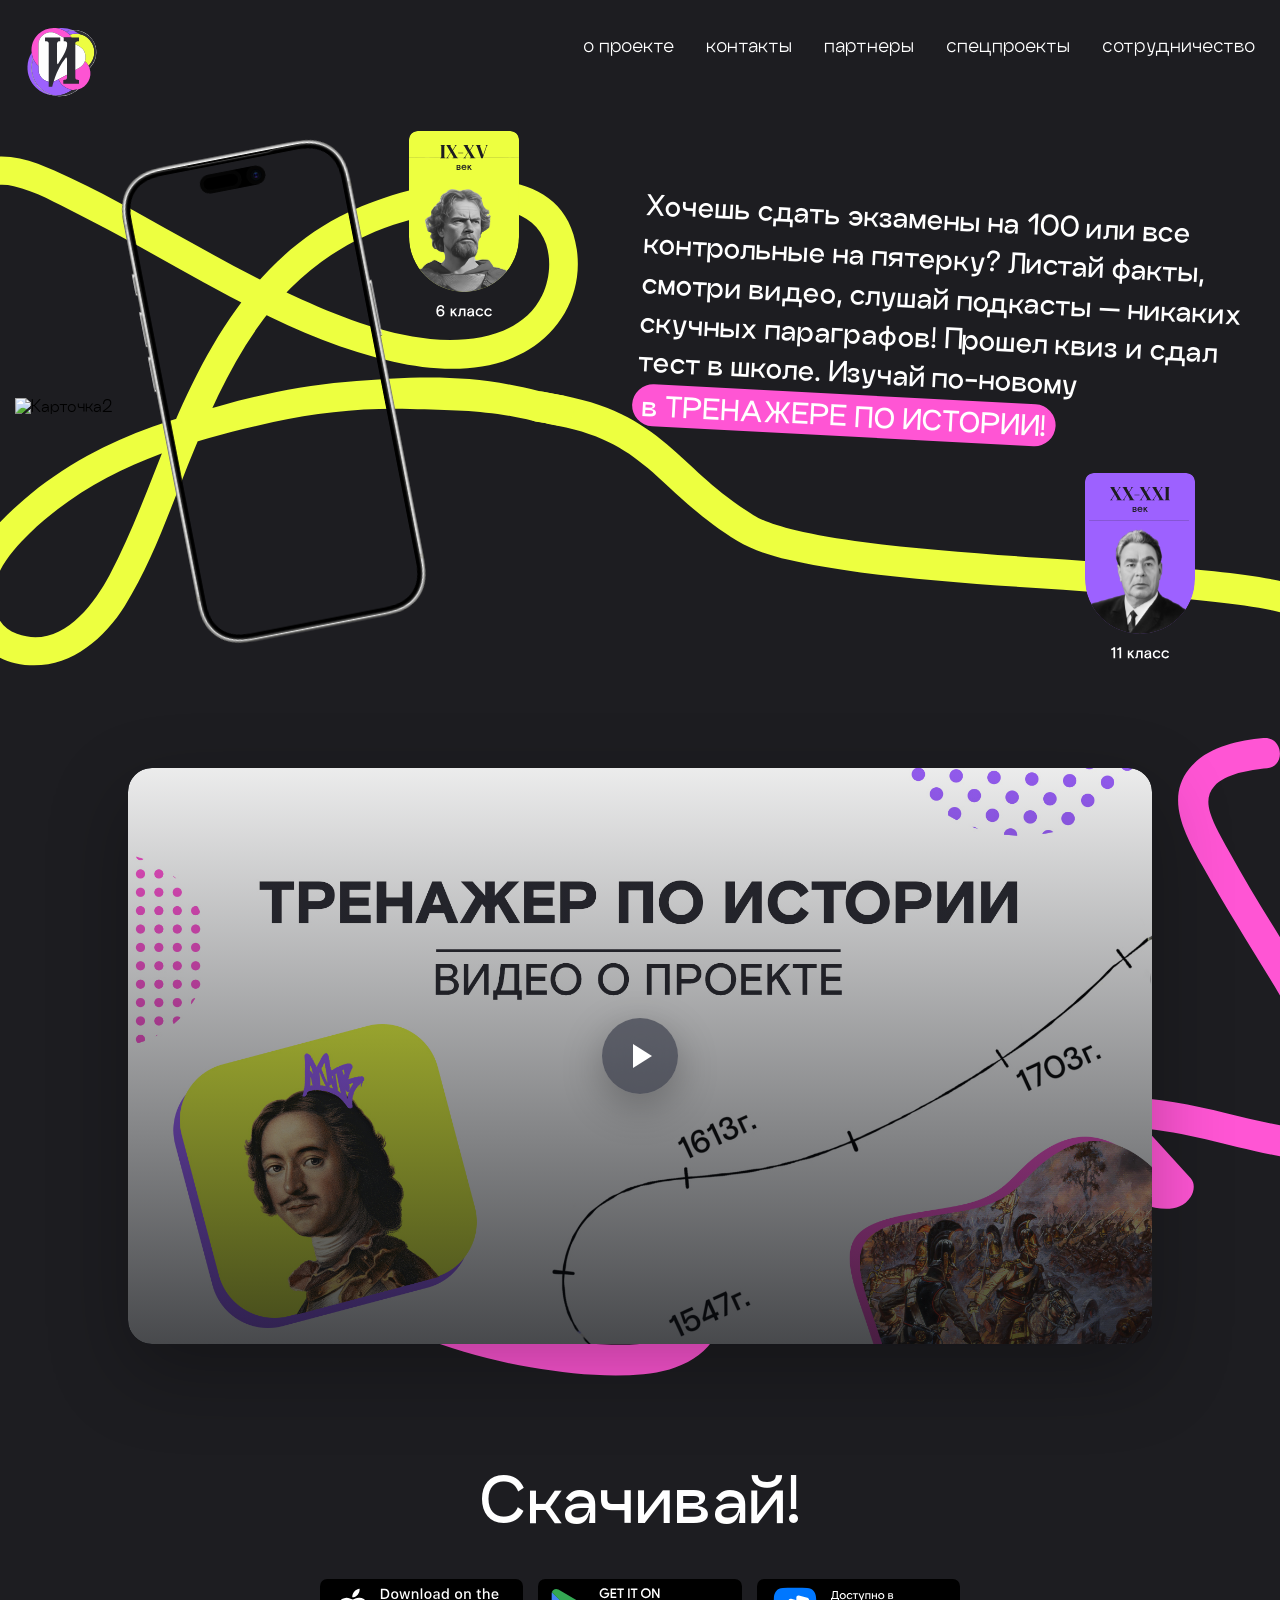
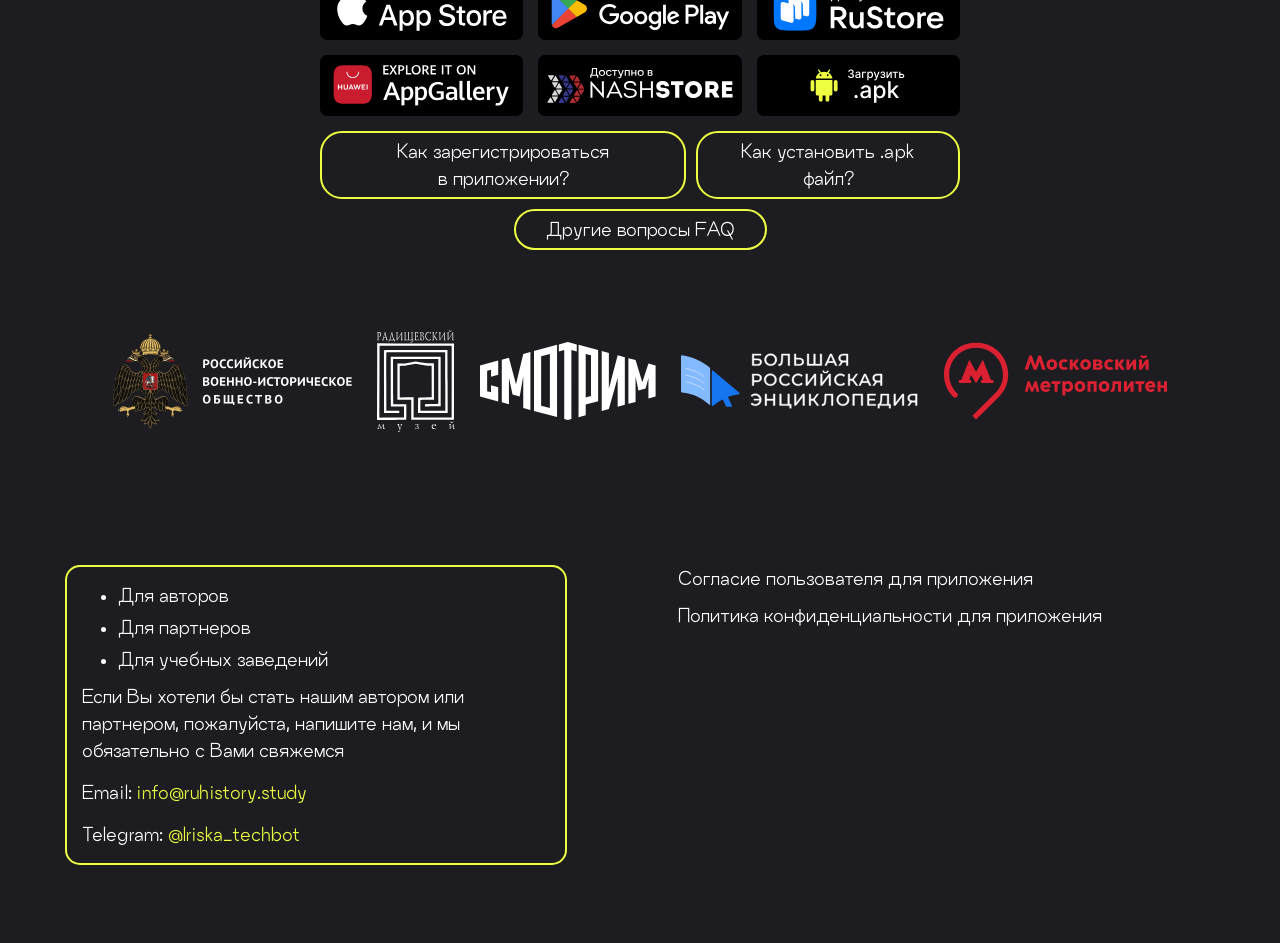
==== index.html @ 03a60194 "navbar phone" ====
<!doctype html>
<html lang="ru">
<head>
    <meta charset="UTF-8">
    <meta name="viewport" content="width=device-width, initial-scale=1">
    <title>ТРЕНАЖЕР ПО ИСТОРИИ</title>
    <link rel="stylesheet" href="css/style.css"/>
</head>
<body>
<nav>
    <img src="assets/logo.svg" alt="Логотип проекта">
    <a href="#first" class="nav-current-section" aria-label="Текущая секция">о проекте</a>
    <div class="nav-sections">
        <a href="#first" class="nav-sections-text">о проекте</a>
        <a href="#second" class="nav-sections-text">контакты</a>
        <a href="#third" class="nav-sections-text">партнеры</a>
        <a href="#fourth" class="nav-sections-text">спецпроекты</a>
        <a href="#fifth" class="nav-sections-text">сотрудничество</a>
    </div>
</nav>
<main>
    <section id="first">
        <div class="section1-block1">
            <div id="iphone">
                <img src="assets/iPhone17Pro.png" alt="Айфон">
            </div>
            <img class="section1-card1" src="assets/section1-cards/card1_6.svg" alt="Карточка1">
            <img class="section1-card2" src="assets/section1-cards/card1_9.svg" alt="Карточка2">
            <img class="section1-card3" src="assets/section1-cards/card1_11.svg" alt="Карточка3">
            <img class="section1-bg" src="assets/section1.svg" alt="Фон первого экрана">
        </div>
        <div class="section1-block2">
            <h1>Хочешь сдать экзамены на&nbsp;100 или все контрольные на&nbsp;пятерку? Листай факты, смотри видео, слушай подкасты&nbsp;&mdash; никаких скучных параграфов! Прошел квиз и&nbsp;сдал тест в&nbsp;школе. Изучай по-новому
                <span class="last-line">в&nbsp;ТРЕНАЖЕРЕ ПО&nbsp;ИСТОРИИ!</span></h1>
        </div>
    </section>
    <section id="second">
        <div
                class="video-player"
                data-video-src="https://drive.google.com/file/d/1UKR4iSy7GcQ1A1VVY0xwpI-f9nV8zBmX/preview"
                style="--video-poster-image: url('../assets/other/video.jpg');">
            <button class="video-player-poster" type="button" aria-label="Воспроизвести видео">
                <span class="video-player-play" aria-hidden="true"></span>
            </button>
            <noscript>
                <iframe
                        src="https://drive.google.com/file/d/1UKR4iSy7GcQ1A1VVY0xwpI-f9nV8zBmX/preview"
                        allow="autoplay"
                        allowfullscreen></iframe>
            </noscript>
        </div>
        <img id="section2-bg" src="assets/section2.svg" alt="Фон второго экрана">
    </section>
    <section id="third">
        <div class="section3-content">
            <h2>Скачивай!</h2>
            <div class="section3-downloads">
                <div class="section3-downloads-row">
                    <a class="section3-download-button appstore" href="https://apps.apple.com/ru/app/%D1%82%D1%80%D0%B5%D0%BD%D0%B0%D0%B6%D0%B5%D1%80-%D0%BF%D0%BE-%D0%B8%D1%81%D1%82%D0%BE%D1%80%D0%B8%D0%B8/id6469094146" target="_blank" rel="noopener noreferrer" aria-label="Скачать в App Store"></a>
                    <a class="section3-download-button gplay" href="https://play.google.com/store/apps/details?id=ru.starmedia.ege" target="_blank" rel="noopener noreferrer" aria-label="Скачать в Google Play"></a>
                    <a class="section3-download-button rustore" href="https://apps.rustore.ru/app/ru.starmedia.ege" target="_blank" rel="noopener noreferrer" aria-label="Скачать в RuStore"></a>
                </div>
                <div class="section3-downloads-row">
                    <a class="section3-download-button appgallery" href="https://appgallery.cloud.huawei.com/ag/n/app/C109370607?locale=ru_RU&source=appshare&subsource=C109370607&shareTo=org.telegram.messenger&shareFrom=appmarket&shareIds=24f2711e2e164f1398138a9d8b7f3f30_org.telegram.messenger&callType=SHARE" target="_blank" rel="noopener noreferrer" aria-label="Скачать в AppGallery"></a>
                    <a class="section3-download-button nashstore" href="https://store.nashstore.ru/store/65269fd90a39b23f2221f6af" target="_blank" rel="noopener noreferrer" aria-label="Скачать в NashStore"></a>
                    <a class="section3-download-button apk" href="https://gitverse.ru/api/attachments/2092870a-9f12-4f7f-873b-c09bd815e539" target="_blank" rel="noopener noreferrer" aria-label="Скачать APK"></a>
                </div>
                <div class="faq">
                    <div class="fast-faq-ans">
                        <div class="fast-faq">
                            <a href="#" class="green-box faq-toggle" data-faq-target="faq-registration" aria-expanded="false">
                                <h3>Как зарегистрироваться в&nbsp;приложении?</h3>
                            </a>
                            <a href="#" class="green-box faq-toggle" data-faq-target="faq-apk" aria-expanded="false">
                                <h3>Как установить .apk файл?</h3>
                            </a>
                        </div>
                        <div class="faq-ans" id="faq-registration" hidden>
                            <h3>
                                Как зарегистрироваться в приложении, ВЫ можете посмотреть на страничке
                                <a class="faq-pdf-link" href="docs/Инструкция_по_скачиванию_и_установке_мобильного_приложения1_13_03.pdf" target="_blank" rel="noopener noreferrer">ЗДЕСЬ</a>
                            </h3>
                        </div>
                        <div class="faq-ans" id="faq-apk" hidden>
                            <h3>
                                1. Скачайте .apk файл на Android-устройство.<br>
                                2. Откройте файл в папке «Загрузки» или через уведомление о завершении загрузки.<br>
                                ! Если появится предупреждение, разрешите установку из неизвестного источника для браузера или файлового менеджера, через который вы открываете файл.<br>
                                3. Вернитесь к .apk файлу и снова нажмите «Установить».<br>
                                4. Дождитесь завершения установки и нажмите «Открыть».
                            </h3>
                        </div>
                        <a href="#" class="green-box faq-more-toggle" data-faq-more-target="faq-more" aria-expanded="false">
                            <h3>Другие вопросы FAQ</h3>
                        </a>
                        <div class="fast-faq-more" id="faq-more" hidden>
                            <a href="#" class="green-box faq-more-item" data-faq-more-answer-target="faq-profile-name" aria-expanded="false">
                                <h3>Почему при регистрации нежелательно ставить никнейм вместо настоящего имени?</h3>
                            </a>
                            <div class="fast-faq">
                                <a href="#" class="green-box faq-more-item" data-faq-more-answer-target="faq-material-error" aria-expanded="false">
                                    <h3>Ошибка в материалах</h3>
                                </a>
                                <a href="#" class="green-box faq-more-item" data-faq-more-answer-target="faq-other" aria-expanded="false">
                                    <h3>Другое</h3>
                                </a>
                            </div>
                            <div class="faq-more-ans" id="faq-profile-name" hidden>
                                <h3>
                                    Мы не рекомендуем использовать вымышленные имена в профиле. В ходе изучения материалов, а также прохождения тестирования, ты сможешь получить именную грамоту, данные которой будут автоматически переноситься из твоего профиля. Ты можешь скачать или отправить грамоту на почту, чтобы использовать ее в будущем, например, чтобы показать учителю или педагогу свое достижение.
                                </h3>
                            </div>
                            <div class="faq-more-ans" id="faq-material-error" hidden>
                                <h3>
                                    Если ты обнаружил ошибку в нашем материале, пожалуйста, напиши нам в чат-поддержку в Telegram:
                                    <a class="faq-pdf-link" href="https://t.me/Iriska_techbot" target="_blank" rel="noopener noreferrer">@Iriska_techbot</a>
                                    или на почту:
                                    <a class="faq-accent" href="mailto:info@ruhistory.study">info@ruhistory.study</a>, и мы обязательно ее исправим.
                                </h3>
                            </div>
                            <div class="faq-more-ans" id="faq-other" hidden>
                                <h3>
                                    Если у тебя есть вопросы или не получается решить проблему, напиши нам в поддержку, и мы оперативно поможем тебе.<br>
                                    Чат-поддержка в Telegram:
                                    <a class="faq-pdf-link" href="https://t.me/Iriska_techbot" target="_blank" rel="noopener noreferrer">@Iriska_techbot</a><br>
                                    Email: <a class="faq-accent" href="mailto:info@ruhistory.study">info@ruhistory.study</a>
                                </h3>
                            </div>
                        </div>
                    </div>
                </div>
            </div>
        </div>
    </section>
    <section id="fourth">
        <div class="section4-content">
            <img class="section4-partner1" src="assets/partners/partner1.svg" alt="Российское военно-историческое общество">
            <img class="section4-partner2" src="assets/partners/partner2.svg" alt="Радищевский музей">
            <img class="section4-partner3" src="assets/partners/partner3.svg" alt="Смотрим">
            <img class="section4-partner4" src="assets/partners/partner4.svg" alt="Большая российская энциклопедия">
            <img class="section4-partner5" src="assets/partners/partner5.svg" alt="Московский метрополитен">
        </div>
    </section>
    <section id="fifth">
        <div class="section5-content">
            <div class="section5-column">
                <div class="section5-contact-card">
                    <div class="section5-contact-copy">
                        <ul class="section5-contact-list" aria-label="Сотрудничество">
                            <li><h3>Для авторов</h3></li>
                            <li><h3>Для партнеров</h3></li>
                            <li><h3>Для учебных заведений</h3></li>
                        </ul>
                        <h3 class="section5-contact-description">Если Вы хотели бы стать нашим автором или партнером, пожалуйста, напишите нам, и мы обязательно с Вами свяжемся</h3>
                    </div>
                    <div class="section5-contact-line">
                        <h3>Email: <a class="section5-accent" href="mailto:info@ruhistory.study">info@ruhistory.study</a></h3>
                    </div>
                    <div class="section5-contact-line">
                        <h3>Telegram: <a class="section5-accent" href="https://t.me/Iriska_techbot" target="_blank" rel="noopener noreferrer">@Iriska_techbot</a></h3>
                    </div>
                </div>
            </div>
            <div class="section5-column">
                <div class="section5-documents" aria-label="Документы">
                    <div class="section5-document">
                        <h3>
                            <a class="section5-document-link" href="docs/Согласие_на_обрабку_ПД_онлайн_16_08_11_09.pdf" target="_blank" rel="noopener noreferrer">Согласие пользователя для приложения</a>
                        </h3>
                    </div>
                    <div class="section5-document">
                        <h3>
                            <a class="section5-document-link" href="docs/Политика_конфиденциальности_новая_редакция_16_08_2023_11_09.pdf" target="_blank" rel="noopener noreferrer">Политика конфиденциальности для приложения</a>
                        </h3>
                    </div>
                </div>
            </div>
        </div>
    </section>
</main>
<footer></footer>
<script src="script.js"></script>
</body>
</html>
---- css/style.css ----
@import url("reset.css");
@import url("fonts.css");

* {
    box-sizing: border-box;
    font-family: "Craftwork Grotesk", sans-serif;
    text-decoration: none;
}

body {
    display: flex;
    flex-direction: column;
    /*align-items: center;*/
    background: #1D1D21;
    overflow-x: hidden;
}

[hidden] {
    display: none !important;
}

img, a {
    -webkit-user-drag: none;
    -webkit-touch-callout: none;
}

nav {
    display: flex;
    align-items: flex-start;
    padding: 25px;
    justify-content: space-between;
    width: 100%;

    img {
        width: 6%;
        height: auto;
        flex-shrink: 0;
        transform-origin: center;
        animation: nav-logo-float 4.6s ease-in-out infinite;
        will-change: transform, filter;
    }
}

@keyframes nav-logo-float {
    0%,
    100% {
        transform: translateY(0) rotate(0deg) scale(1);
        filter: drop-shadow(0 0 0 rgba(255, 255, 255, 0));
    }
    25% {
        transform: translateY(-1px) rotate(-2deg) scale(1.02);
        filter: drop-shadow(0 4px 10px rgba(255, 255, 255, 0.08));
    }
    50% {
        transform: translateY(-3px) rotate(0deg) scale(1.03);
        filter: drop-shadow(0 6px 16px rgba(255, 255, 255, 0.12));
    }
    75% {
        transform: translateY(-1px) rotate(2deg) scale(1.02);
        filter: drop-shadow(0 4px 10px rgba(255, 255, 255, 0.08));
    }
}

@media (prefers-reduced-motion: reduce) {
    nav img {
        animation: none;
    }
}

.nav-current-section {
    display: none;
    font-family: "Craftwork Grotesk", sans-serif;
    font-size: 4.4vw;
    font-weight: 400;
    color: white;
    line-height: 1.2;
    text-align: right;
    flex: 1 1 auto;
    justify-content: flex-end;
    align-items: center;
    min-width: 0;
}

main {
    overflow-x: hidden;
}

section {
    display: flex;
    overflow-x: hidden;
    scroll-margin-top: 110px;
}

h1 {
    font-family: "Craftwork Grotesk", sans-serif;
    font-size: 2.05vw;
    font-weight: 600;
    color: white;
    line-height: 150%;
    width: 99%;
    position: relative;
    z-index: 2;
    rotate: 3deg;
}

h2 {
    font-family: "Craftwork Grotesk", sans-serif;
    font-size: 60px;
    font-weight: 600;
    color: white;
}

h3 {
    font-family: "Craftwork Grotesk", sans-serif;
    font-size: 18px;
    font-weight: 400;
    color: white;
    line-height: 150%;
}

.last-line {
    display: inline-block;
    position: relative;
    z-index: 0;
    padding: 0 0.25em;
    line-height: 1.8;
}

.last-line::before {
    content: "";
    position: absolute;
    z-index: -1;
    left: -0.12em;
    right: -0.12em;
    top: 50%;
    height: 1.6em;
    transform: translateY(-50%);
    border-radius: 999px;
    background-color: #FF55D4;
}

#first {
    gap: 50px;
    overflow-y: hidden;
}

#second {
    justify-content: center;
    align-items: center;
    position: relative;
    overflow: visible;
    padding: 100px 0;
}

#third {
    justify-content: center;
    padding: 25px 0;
}

#fourth {
    justify-content: center;
    padding: 55px 20px;
}

#fifth {
    justify-content: center;
    padding: 78px 20px;
}

.nav-sections {
    display: flex;
    padding-top: 10px;
    gap: 2.5vw;
}

.nav-sections-text {
    font-family: "Craftwork Grotesk", sans-serif;
    font-size: 1.5vw;
    font-weight: 400;
    color: white;
}

.section1-bg {
    display: block;
    width: max(100vw, 1470px);
    min-width: 100vw;
    max-width: none;
    height: auto;
}

.section1-block1 {
    display: flex;
    position: relative;
    width: 45.6%;
    flex: 0 0 45.6%;
    min-width: 0;
}

#iphone {
    position: absolute;
    left: 26.3%;
    top: 4.1%;
    rotate: -11deg;
    width: 41.2%;
    aspect-ratio: 276 / 564;
    background-image: url("../assets/iPhone-bg.gif");
    background-size: 90%;
    background-position: center;
    background-repeat: no-repeat;
    border-radius: 24px;

    img {
        display: block;
        width: 100%;
        height: 100%;
    }
}

.section1-card1,
.section1-card2,
.section1-card3 {
    width: 18.8%;
    height: auto;
}

.section1-card1 {
    position: absolute;
    left: 70%;
    top: 1.28%;
    transform-origin: center bottom;
    animation: section1-card1-wobble 4.8s ease-in-out infinite;
    will-change: transform;
}

.section1-card2 {
    position: absolute;
    left: 2.5%;
    top: 50.4%;
    transform-origin: center bottom;
    animation: section1-card2-wobble 5.2s ease-in-out infinite;
    will-change: transform;
}

.section1-card3 {
    position: absolute;
    left: 185.82%;
    top: 64.11%;
    transform-origin: center bottom;
    animation: section1-card3-wobble 5s ease-in-out infinite;
    will-change: transform;
}

@keyframes section1-card1-wobble {
    0%,
    100% {
        transform: rotate(-11deg) translateY(0);
    }
    25% {
        transform: rotate(-9.5deg) translateY(-1px);
    }
    50% {
        transform: rotate(-12deg) translateY(0);
    }
    75% {
        transform: rotate(-10deg) translateY(1px);
    }
}

@keyframes section1-card2-wobble {
    0%,
    100% {
        transform: rotate(3deg) translateY(0);
    }
    25% {
        transform: rotate(4.2deg) translateY(-1px);
    }
    50% {
        transform: rotate(2deg) translateY(0);
    }
    75% {
        transform: rotate(4.5deg) translateY(1px);
    }
}

@keyframes section1-card3-wobble {
    0%,
    100% {
        transform: rotate(12deg) translateY(0);
    }
    25% {
        transform: rotate(10.7deg) translateY(-1px);
    }
    50% {
        transform: rotate(13deg) translateY(0);
    }
    75% {
        transform: rotate(11.2deg) translateY(1px);
    }
}

.section1-block2 {
    display: flex;
    padding-top: 6%;
    z-index: 999;
}

#section2-bg {
    position: absolute;
    left: 32%;
    top: 9%;
    width: 75%;
    z-index: 0;
}

.video-player {
    display: flex;
    width: 80%;
    aspect-ratio: 16 / 9;
    position: relative;
    z-index: 999;
    overflow: hidden;
    border-radius: 24px;
    box-shadow: 0 28px 80px rgba(0, 0, 0, 0.28);
    background: #111318;
}

.video-player iframe {
    width: 100%;
    height: 100%;
    border: 0;
    display: block;
    border-radius: 24px;
}

.video-player-poster {
    display: flex;
    flex-direction: column;
    align-items: center;
    justify-content: center;
    width: 100%;
    height: 100%;
    padding: 24px;
    border: 0;
    border-radius: 24px;
    background-image:
        linear-gradient(180deg, rgba(8, 10, 14, 0.08) 0%, rgba(8, 10, 14, 0.74) 100%),
        var(--video-poster-image);
    background-position: center;
    background-repeat: no-repeat;
    background-size: cover;
    cursor: pointer;
    transition: transform 0.25s ease, filter 0.25s ease;
}

.video-player-poster:hover,
.video-player-poster:focus-visible {
    transform: scale(1.01);
    filter: brightness(1.06);
}

.video-player-poster:focus-visible {
    outline: 3px solid #FF55D4;
    outline-offset: -6px;
}

.video-player-play {
    position: relative;
    display: grid;
    place-items: center;
    width: 6vw;
    height: 6vw;
    border-radius: 50%;
    background: rgba(33, 37, 54, 0.55);
    backdrop-filter: blur(16px);
    box-shadow: 0 12px 40px rgba(0, 0, 0, 0.28);
}

.video-player-play::before {
    content: "";
    display: block;
    width: 0;
    height: 0;
    margin-left: 0.4vw;
    border-top: 1vw solid transparent;
    border-bottom: 1vw solid transparent;
    border-left: 1.55vw solid #FFFFFF;
}

.section3-content {
    display: flex;
    flex-direction: column;
    align-items: center;
    gap: 50px;
    width: 50%;
}

.section3-downloads {
    display: flex;
    flex-direction: column;
    gap: 15px;
    width: 100%;
}

.section3-downloads-row {
    display: flex;
    justify-content: center;
    gap: 15px;
    width: 100%;
}

.section3-download-button {
    display: block;
    width: 100%;
    min-width: 0;
    aspect-ratio: 283 / 85;
    background-position: center;
    background-repeat: no-repeat;
    background-size: 100% 100%;
    transition: transform 0.2s ease, opacity 0.2s ease;
}

.appstore {
    background-image: url("../assets/store-bages/bage1-appstore.svg");
}

.gplay {
    background-image: url("../assets/store-bages/bage2-gplay.svg");
}

.rustore {
    background-image: url("../assets/store-bages/bage3-rustore.svg");
}

.appgallery {
    background-image: url("../assets/store-bages/bage4-appgalery.svg");
}

.nashstore {
    background-image: url("../assets/store-bages/bage5-nash.svg");
}

.apk {
    background-image: url("../assets/store-bages/bage6-apk.svg");
}

.section3-download-button:hover {
    transform: translateY(-2px);
}

.section4-content {
    justify-content: center;
    display: flex;
    gap: 25px;
    width: 85%;

    img {
        min-width: 0;
    }
}

.section5-content {
    display: flex;
    align-items: flex-start;
    gap: clamp(32px, 6vw, 100px);
    width: 100%;
    max-width: 1151px;
}

.section5-column {
    display: flex;
    flex: 1 1 0;
    width: 100%;
}

.section5-contact-card {
    display: flex;
    flex-direction: column;
    width: fit-content;
    max-width: 100%;
    height: fit-content;
    gap: 15px;
    padding: 15px;
    border: 2px solid #EDFF40;
    border-radius: 15px;
}

.section5-column:last-child {
    justify-content: flex-start;
}

.section5-contact-copy {
    display: flex;
    flex-direction: column;
    gap: 10px;
}

.section5-contact-list {
    display: flex;
    flex-direction: column;
    gap: 5px;
    padding-left: 36px;
    list-style: disc;
}

.section5-contact-list li {
    list-style: disc;
}

.section5-contact-list li::marker {
    color: #FFFFFF;
}

.section5-contact-description {
    max-width: 468px;
}

.section5-contact-list h3,
.section5-contact-description,
.section5-contact-line h3,
.section5-document h3,
.section5-accent {
    line-height: 150%;
}

.section5-accent {
    color: #EDFF40;
    transition: opacity 0.2s ease;
}

.section5-document-link {
    color: inherit;
    transition: opacity 0.2s ease;
}

.section5-accent:hover {
    opacity: 0.85;
}

.section5-document-link:hover {
    opacity: 0.85;
}

.section5-documents {
    display: flex;
    flex-direction: column;
    gap: 10px;
    width: fit-content;
    max-width: 100%;
    height: fit-content;
}

.section5-document {
    width: 100%;
}

.faq {
    display: flex;
    flex-direction: column;
    gap: 10px;
}

.fast-faq {
    display: flex;
    gap: 10px;
}

.fast-faq-ans {
    display: flex;
    flex-direction: column;
    align-items: center;
    gap: 10px;
}

.fast-faq-more {
    display: flex;
    flex-direction: column;
    gap: 10px;
    width: 100%;
}

.fast-faq .green-box {
    flex-grow: 1;
    flex-shrink: 1;
    cursor: pointer;
}

.faq-more-toggle {
    cursor: pointer;
    width: 100%;
    box-sizing: border-box;
}

.faq-more-item {
    cursor: pointer;
    width: 100%;
    box-sizing: border-box;
}

.other-faq {
    display: flex;
    justify-content: center;
}

.green-box {
    display: flex;
    align-items: center;
    justify-content: center;
    border: #EDFF40 2px solid;
    border-radius: 22px;
    padding: 5px 30px;
    background-color: transparent;
    text-align: center;
    width: fit-content;
    max-width: 100%;
    transition: background-color 0.2s ease, color 0.2s ease;
}

.green-box.is-active {
    background-color: #EDFF40;
}

.green-box.is-active h3 {
    color: #1D1D21;
}

.faq-pdf-link {
    color: #EDFF40;
}

.faq-accent {
    color: #EDFF40;
}

.faq-ans,
.faq-more-ans {
    padding: 15px 0;
    max-width: 100%;
}

@media (max-width: 925px) {
    h2 {
        font-size: 40px;
    }

    h3 {
        font-size: 15px;
    }

    .section3-content {
        width: 75%;
    }

    .section4-content {
        width: 90%;
    }

    #fifth {
        padding: 55px 20px;
    }

    .section5-content {
        flex-direction: column;
        gap: 32px;
        align-items: center;
    }

    .section5-column {
        flex: none;
        justify-content: center;
    }

    .section5-documents {
        align-items: center;
        margin: 0 auto;
        text-align: center;
    }

    .section5-document {
        display: flex;
        justify-content: center;
        width: 100%;
    }

    .section5-document h3 {
        text-align: center;
    }
}

@media (max-width: 440px) {
    body {
        --mobile-nav-height: 88px;
    }

    h1 {
        font-size: 5vw;
        text-align: center;
    }

    h2 {
        font-size: 30px;
    }

    h3 {
        font-size: 13px;
    }

    main {
        display: flex;
        flex-direction: column;
        gap: 15px;
        padding-top: calc(var(--mobile-nav-height) + 12px);
    }

    nav {
        position: fixed;
        top: 0;
        left: 0;
        right: 0;
        z-index: 2000;
        align-items: center;
        padding: 18px 20px 16px;
        min-height: var(--mobile-nav-height);
        background: #1D1D21;
        backdrop-filter: none;
        border-bottom-left-radius: 22px;
        border-bottom-right-radius: 22px;
        box-shadow: none;
        transition: background-color 0.2s ease, backdrop-filter 0.2s ease, box-shadow 0.2s ease;

        img {
            width: 17%;
        }
    }

    nav.is-scrolled {
        background: rgba(29, 29, 33, 0.94);
        backdrop-filter: blur(14px);
        box-shadow: 0 10px 30px rgba(0, 0, 0, 0.22);
    }

    .nav-current-section {
        display: flex;
        max-width: 56vw;
    }

    .nav-sections {
        display: none;
    }

    .nav-sections-text {
        transition: opacity 0.2s ease;
    }

    .nav-sections-text.is-active {
        opacity: 1;
    }

    .nav-sections-text:not(.is-active) {
        opacity: 0.72;
    }

    section {
        scroll-margin-top: calc(var(--mobile-nav-height) + 24px);
    }

    .green-box {
        border-radius: 15px;
    }
    .section1-block1 {
        display: block;
        width: 100%;
    }
    .section1-bg {
        width: 220vw;
    }

    .section1-block2 {
        padding: 6% 6%;
    }

    #first {
        flex-direction: column-reverse;
        gap: 0;
    }

    #second {
        padding: 50px 0;
    }

    #third {
        padding-top: 0;
    }

    #fourth {
        padding: 20px 20px;
    }

    #fifth {
        padding: 20px 20px 40px;
    }

    .section1-card3 {
        position: absolute;
        left: 72%;
        top: 55%;
        transform-origin: center bottom;
        animation: section1-card3-wobble 5s ease-in-out infinite;
        will-change: transform;
    }

    .video-player {
        width: 95%;
    }

    .section3-content {
        width: 90%;
        gap: 25px;
    }

    .section4-content {
        width: 100%;
        flex-wrap: wrap;
        justify-content: center;

        img {
            max-height: 11vw;
            width: auto;
        }
    }

    .section3-downloads-row {
        gap: 5px;
    }

    .section3-downloads {
        gap: 5px;
    }

    .section5-content {
        gap: 20px;
    }

    .section5-contact-card {
        gap: 12px;
        padding: 14px;
    }

    .section5-contact-list {
        padding-left: 28px;
    }
}

@media (max-width: 380px) {
    h3 {
        font-size: 10px;
    }
}
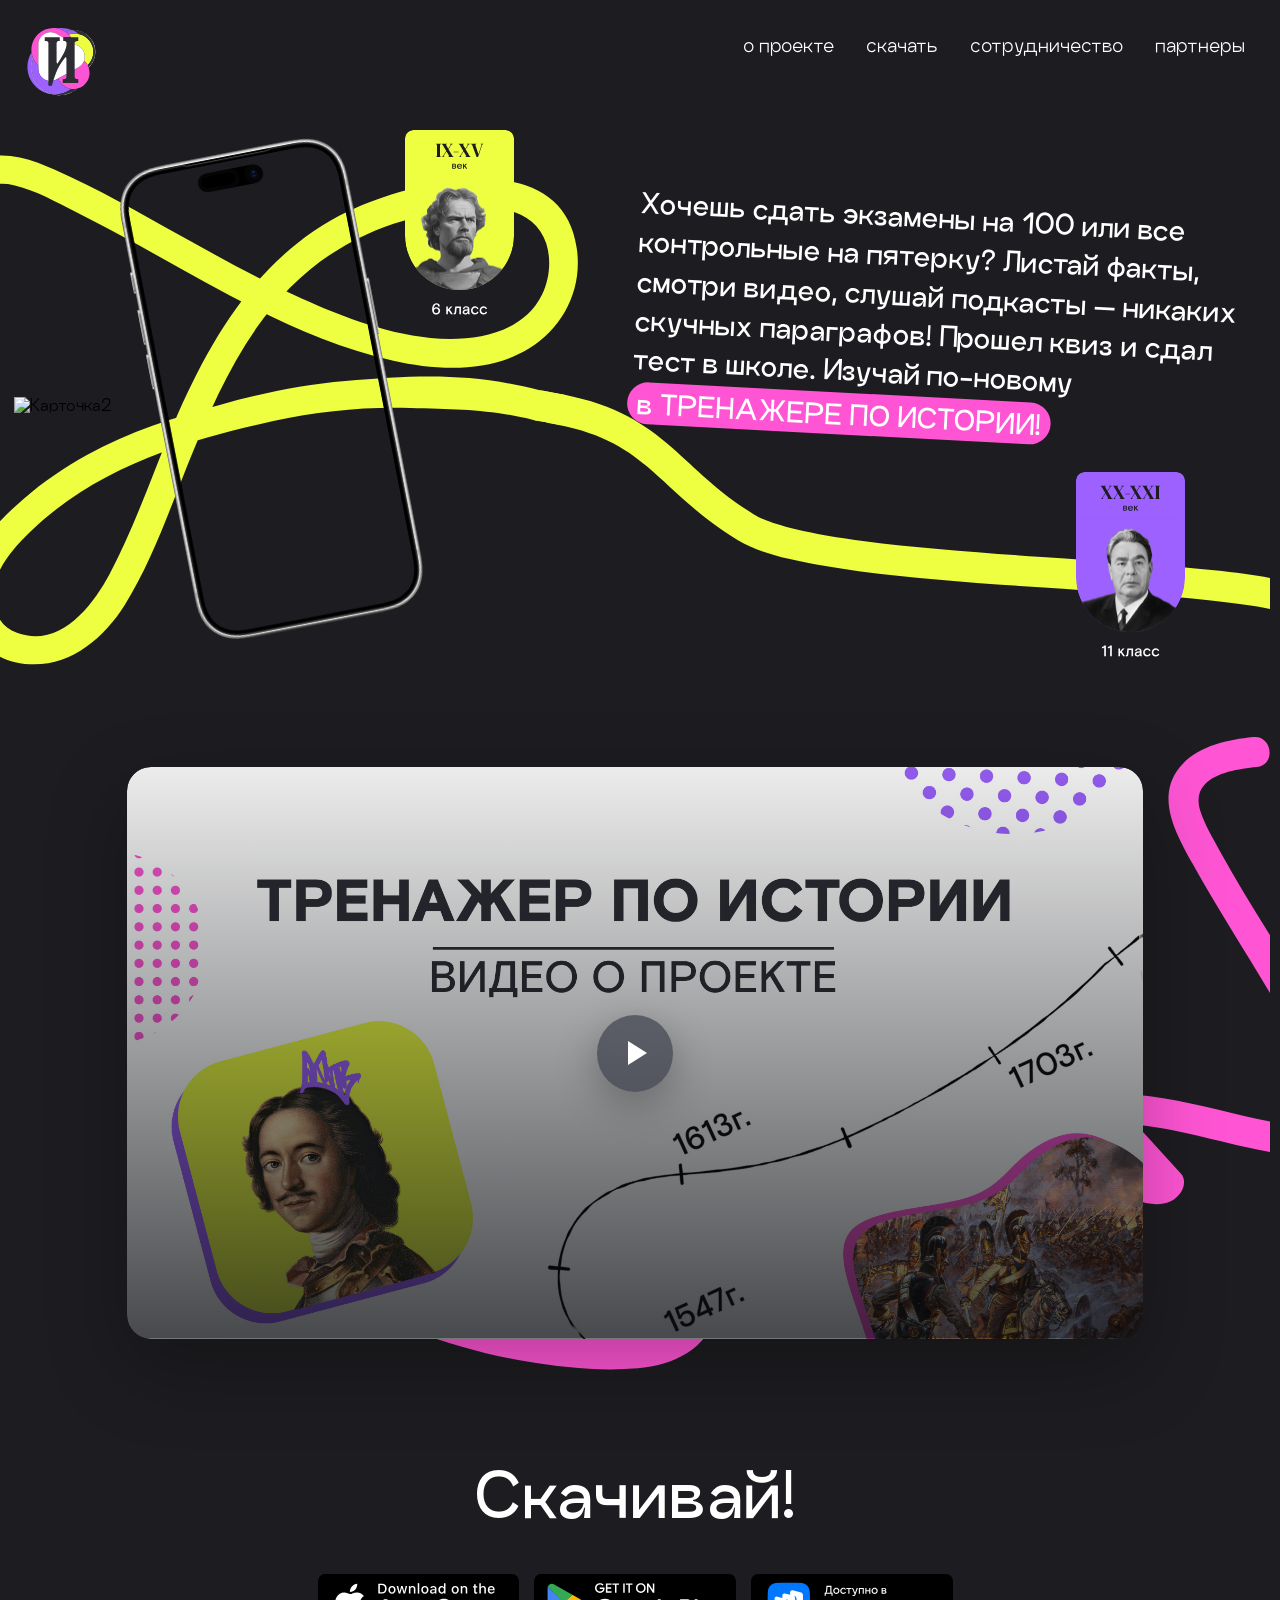
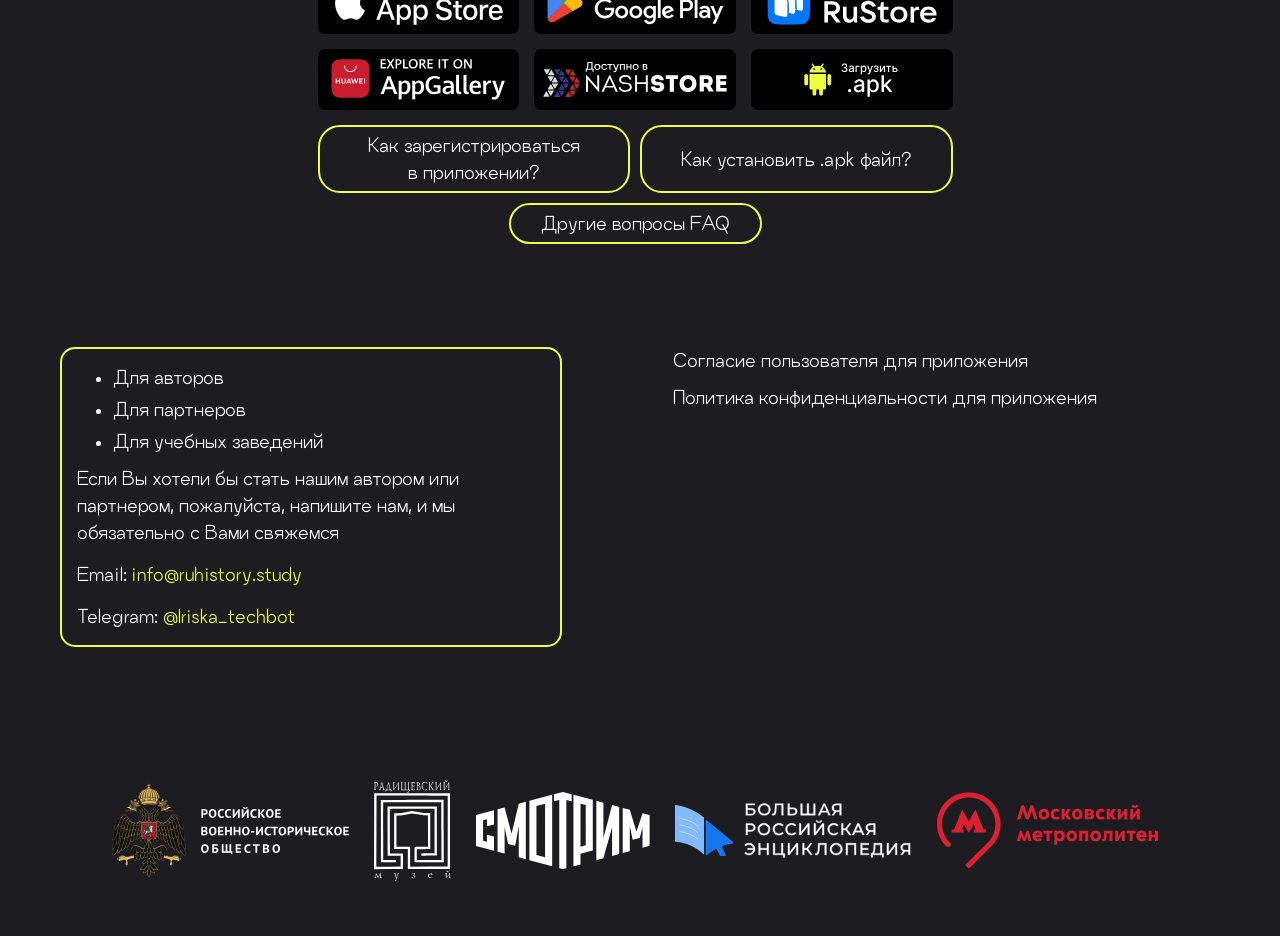
==== commit 698d476e: "final1" ====
--- a/index.html
+++ b/index.html
@@ -2,7 +2,7 @@
 <html lang="ru">
 <head>
     <meta charset="UTF-8">
-    <meta name="viewport" content="width=device-width, initial-scale=1">
+    <meta name="viewport" content="width=device-width, initial-scale=1, viewport-fit=cover">
     <title>ТРЕНАЖЕР ПО ИСТОРИИ</title>
     <link rel="stylesheet" href="css/style.css"/>
 </head>
@@ -12,10 +12,9 @@
     <a href="#first" class="nav-current-section" aria-label="Текущая секция">о проекте</a>
     <div class="nav-sections">
         <a href="#first" class="nav-sections-text">о проекте</a>
-        <a href="#second" class="nav-sections-text">контакты</a>
-        <a href="#third" class="nav-sections-text">партнеры</a>
-        <a href="#fourth" class="nav-sections-text">спецпроекты</a>
+        <a href="#third" class="nav-sections-text">скачать</a>
         <a href="#fifth" class="nav-sections-text">сотрудничество</a>
+        <a href="#fourth" class="nav-sections-text">партнеры</a>
     </div>
 </nav>
 <main>
@@ -132,15 +131,6 @@
             </div>
         </div>
     </section>
-    <section id="fourth">
-        <div class="section4-content">
-            <img class="section4-partner1" src="assets/partners/partner1.svg" alt="Российское военно-историческое общество">
-            <img class="section4-partner2" src="assets/partners/partner2.svg" alt="Радищевский музей">
-            <img class="section4-partner3" src="assets/partners/partner3.svg" alt="Смотрим">
-            <img class="section4-partner4" src="assets/partners/partner4.svg" alt="Большая российская энциклопедия">
-            <img class="section4-partner5" src="assets/partners/partner5.svg" alt="Московский метрополитен">
-        </div>
-    </section>
     <section id="fifth">
         <div class="section5-content">
             <div class="section5-column">
@@ -177,6 +167,15 @@
             </div>
         </div>
     </section>
+    <section id="fourth">
+        <div class="section4-content">
+            <img class="section4-partner1" src="assets/partners/partner1.svg" alt="Российское военно-историческое общество">
+            <img class="section4-partner2" src="assets/partners/partner2.svg" alt="Радищевский музей">
+            <img class="section4-partner3" src="assets/partners/partner3.svg" alt="Смотрим">
+            <img class="section4-partner4" src="assets/partners/partner4.svg" alt="Большая российская энциклопедия">
+            <img class="section4-partner5" src="assets/partners/partner5.svg" alt="Московский метрополитен">
+        </div>
+    </section>
 </main>
 <footer></footer>
 <script src="script.js"></script>
--- a/css/style.css
+++ b/css/style.css
@@ -1,5 +1,11 @@
 @import url("reset.css");
 @import url("fonts.css");
+
+html {
+    scrollbar-width: thin;
+    scrollbar-color: #EDFF40 rgba(255, 255, 255, 0.08);
+    scrollbar-gutter: stable;
+}
 
 * {
     box-sizing: border-box;
@@ -13,6 +19,29 @@
     /*align-items: center;*/
     background: #1D1D21;
     overflow-x: hidden;
+}
+
+body::-webkit-scrollbar {
+    width: 14px;
+}
+
+body::-webkit-scrollbar-track {
+    background:
+        linear-gradient(180deg, rgba(255, 255, 255, 0.08) 0%, rgba(255, 255, 255, 0.03) 100%);
+    border-left: 1px solid rgba(255, 255, 255, 0.08);
+}
+
+body::-webkit-scrollbar-thumb {
+    border: 3px solid #1D1D21;
+    border-radius: 999px;
+    background:
+        linear-gradient(180deg, #EDFF40 0%, #B7FF32 100%);
+    box-shadow: 0 8px 18px rgba(237, 255, 64, 0.22);
+}
+
+body::-webkit-scrollbar-thumb:hover {
+    background:
+        linear-gradient(180deg, #F6FF89 0%, #CFFF52 100%);
 }
 
 [hidden] {
@@ -557,18 +586,21 @@
     display: flex;
     flex-direction: column;
     gap: 10px;
+    width: 100%;
 }
 
 .fast-faq {
     display: flex;
     gap: 10px;
+    width: 100%;
 }
 
 .fast-faq-ans {
     display: flex;
     flex-direction: column;
-    align-items: center;
+    align-items: stretch;
     gap: 10px;
+    width: 100%;
 }
 
 .fast-faq-more {
@@ -579,21 +611,32 @@
 }
 
 .fast-faq .green-box {
-    flex-grow: 1;
-    flex-shrink: 1;
+    flex: 1 1 0;
+    min-width: 0;
     cursor: pointer;
+}
+
+.faq-toggle {
+    cursor: pointer;
+    width: 100%;
+    box-sizing: border-box;
 }
 
 .faq-more-toggle {
     cursor: pointer;
-    width: 100%;
+    align-self: center;
+    width: fit-content;
+    max-width: 100%;
     box-sizing: border-box;
 }
 
 .faq-more-item {
     cursor: pointer;
-    width: 100%;
     box-sizing: border-box;
+}
+
+.fast-faq-more > .faq-more-item {
+    width: 100%;
 }
 
 .other-faq {
@@ -688,7 +731,8 @@
 
 @media (max-width: 440px) {
     body {
-        --mobile-nav-height: 88px;
+        --mobile-safe-top: env(safe-area-inset-top, 0px);
+        --mobile-nav-height: calc(88px + var(--mobile-safe-top));
     }
 
     h1 {
@@ -718,14 +762,15 @@
         right: 0;
         z-index: 2000;
         align-items: center;
-        padding: 18px 20px 16px;
+        padding: calc(18px + var(--mobile-safe-top)) 20px 16px;
         min-height: var(--mobile-nav-height);
         background: #1D1D21;
+        -webkit-backdrop-filter: none;
         backdrop-filter: none;
         border-bottom-left-radius: 22px;
         border-bottom-right-radius: 22px;
         box-shadow: none;
-        transition: background-color 0.2s ease, backdrop-filter 0.2s ease, box-shadow 0.2s ease;
+        transition: background-color 0.2s ease, -webkit-backdrop-filter 0.2s ease, backdrop-filter 0.2s ease, box-shadow 0.2s ease;
 
         img {
             width: 17%;
@@ -733,7 +778,8 @@
     }
 
     nav.is-scrolled {
-        background: rgba(29, 29, 33, 0.94);
+        background: rgba(29, 29, 33, 0.8);
+        -webkit-backdrop-filter: blur(10px);
         backdrop-filter: blur(14px);
         box-shadow: 0 10px 30px rgba(0, 0, 0, 0.22);
     }
@@ -749,6 +795,12 @@
 
     .nav-sections-text {
         transition: opacity 0.2s ease;
+    }
+
+    .nav-current-section,
+    .nav-sections-text {
+        pointer-events: none;
+        cursor: default;
     }
 
     .nav-sections-text.is-active {
@@ -836,6 +888,10 @@
         gap: 5px;
     }
 
+    .faq {
+        margin-top: 20px;
+    }
+
     .section5-content {
         gap: 20px;
     }
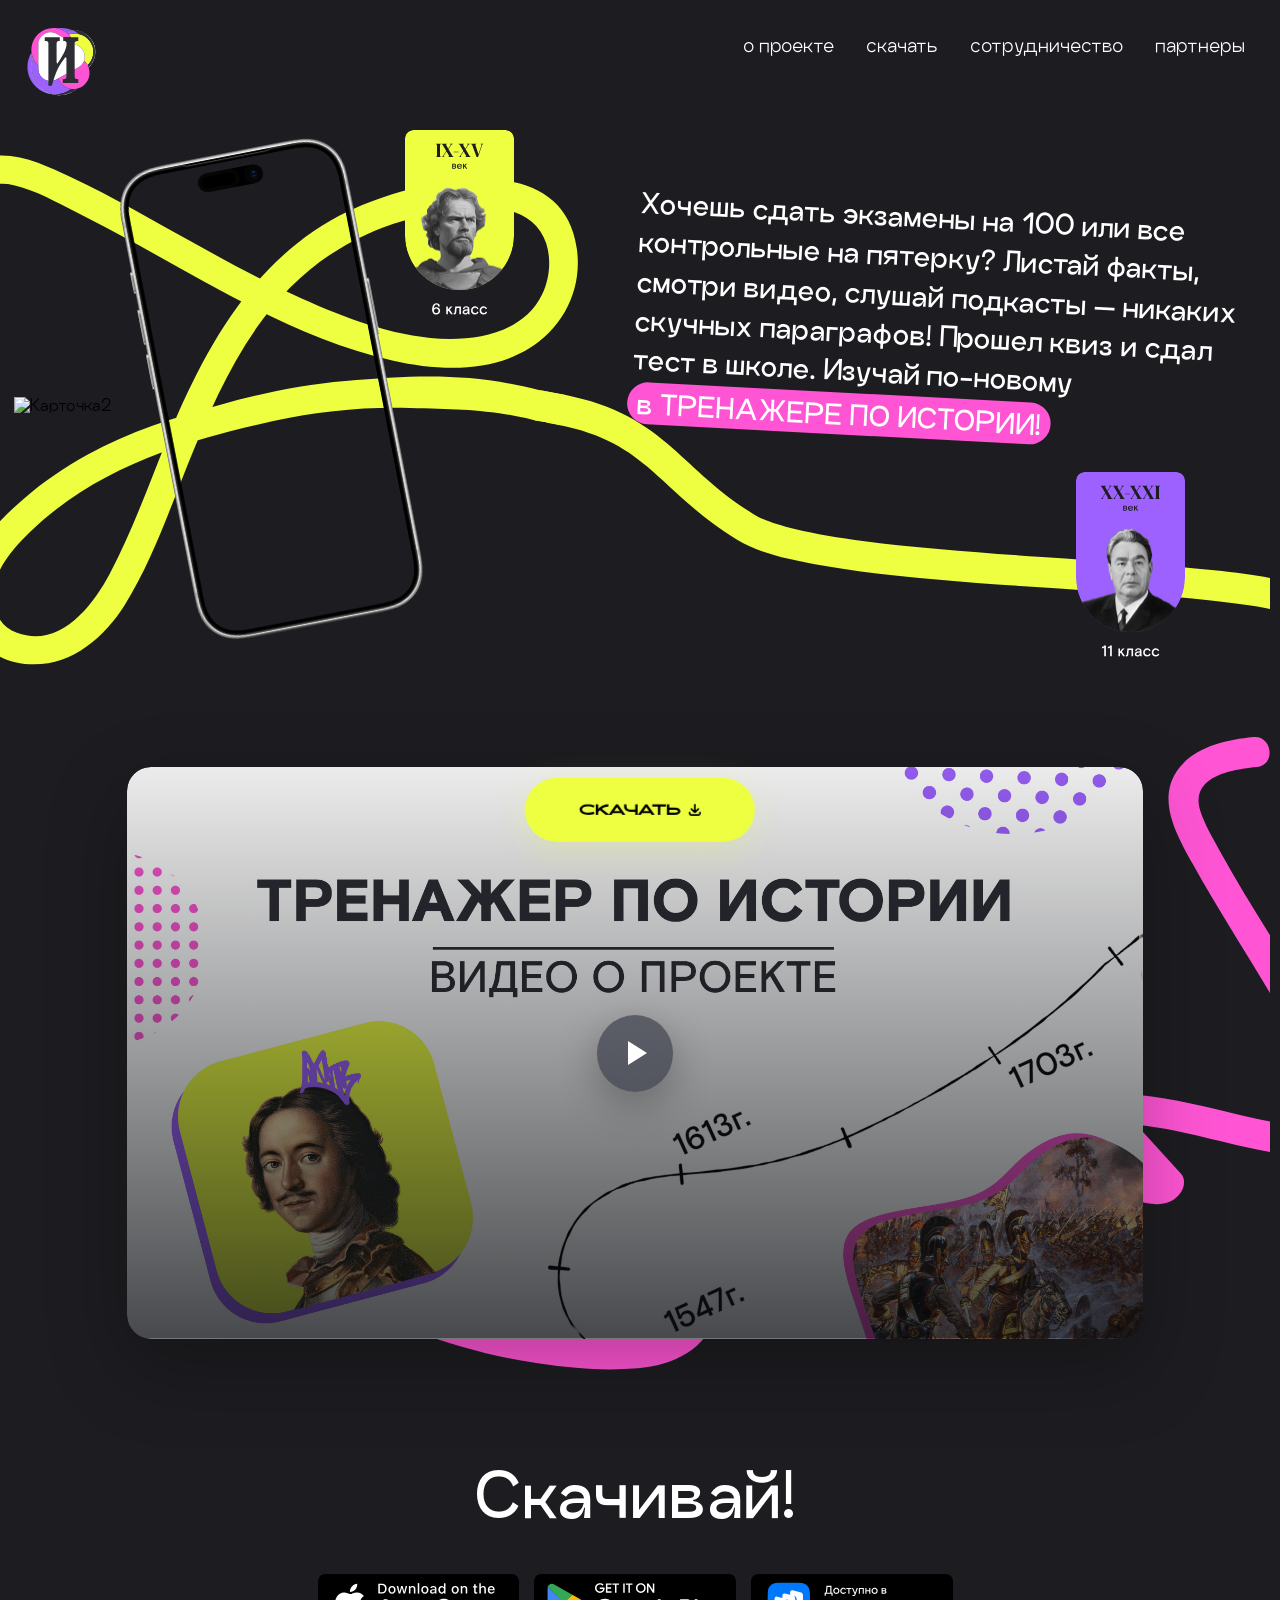
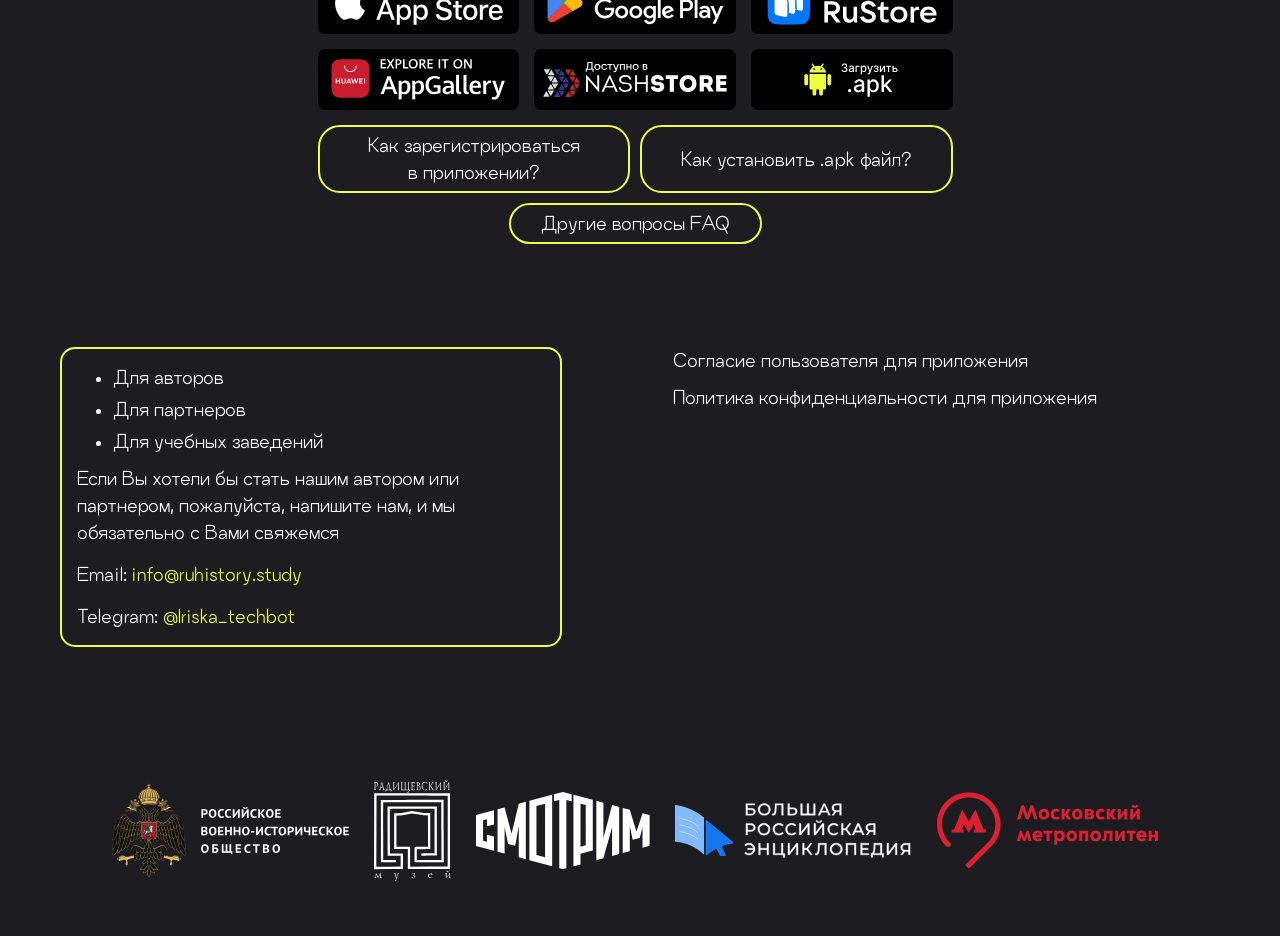
==== commit 3a4961bf: "final ver1" ====
--- a/index.html
+++ b/index.html
@@ -17,10 +17,16 @@
         <a href="#fourth" class="nav-sections-text">партнеры</a>
     </div>
 </nav>
+<a href="#third" class="floating-download-button" aria-label="Перейти к скачиванию">
+    <img src="assets/other/download.svg" alt="">
+</a>
 <main>
     <section id="first">
         <div class="section1-block1">
             <div id="iphone">
+                <video class="iphone-screen-video" autoplay muted loop playsinline preload="auto" poster="assets/iPhone-bg1.gif" aria-hidden="true">
+                    <source src="assets/iPhone-bg.webm" type="video/webm">
+                </video>
                 <img src="assets/iPhone17Pro.png" alt="Айфон">
             </div>
             <img class="section1-card1" src="assets/section1-cards/card1_6.svg" alt="Карточка1">
@@ -36,15 +42,15 @@
     <section id="second">
         <div
                 class="video-player"
-                data-video-src="https://drive.google.com/file/d/1UKR4iSy7GcQ1A1VVY0xwpI-f9nV8zBmX/preview"
+                data-video-src="https://vkvideo.ru/video_ext.php?oid=-229890725&id=456239177&hash=900120b905ade867&hd=4"
                 style="--video-poster-image: url('../assets/other/video.jpg');">
             <button class="video-player-poster" type="button" aria-label="Воспроизвести видео">
                 <span class="video-player-play" aria-hidden="true"></span>
             </button>
             <noscript>
                 <iframe
-                        src="https://drive.google.com/file/d/1UKR4iSy7GcQ1A1VVY0xwpI-f9nV8zBmX/preview"
-                        allow="autoplay"
+                        src="https://vkvideo.ru/video_ext.php?oid=-229890725&id=456239177&hash=900120b905ade867&hd=4"
+                        allow="autoplay; encrypted-media; fullscreen; picture-in-picture; screen-wake-lock;"
                         allowfullscreen></iframe>
             </noscript>
         </div>
@@ -76,17 +82,17 @@
                         </div>
                         <div class="faq-ans" id="faq-registration" hidden>
                             <h3>
-                                Как зарегистрироваться в приложении, ВЫ можете посмотреть на страничке
-                                <a class="faq-pdf-link" href="docs/Инструкция_по_скачиванию_и_установке_мобильного_приложения1_13_03.pdf" target="_blank" rel="noopener noreferrer">ЗДЕСЬ</a>
+                                Как зарегестрироваться в приложении &ndash;
+                                <a class="faq-pdf-link" href="docs/guide.pdf" target="_blank" rel="noopener noreferrer">Инструкция</a>
                             </h3>
                         </div>
                         <div class="faq-ans" id="faq-apk" hidden>
                             <h3>
-                                1. Скачайте .apk файл на Android-устройство.<br>
-                                2. Откройте файл в папке «Загрузки» или через уведомление о завершении загрузки.<br>
-                                ! Если появится предупреждение, разрешите установку из неизвестного источника для браузера или файлового менеджера, через который вы открываете файл.<br>
-                                3. Вернитесь к .apk файлу и снова нажмите «Установить».<br>
-                                4. Дождитесь завершения установки и нажмите «Открыть».
+                                1. <a class="faq-pdf-link" href="https://gitverse.ru/api/attachments/2092870a-9f12-4f7f-873b-c09bd815e539" target="_blank" rel="noopener noreferrer">Скачай .apk файл</a> на Android-устройство.<br>
+                                2. Открой файл в папке «Загрузки» или через уведомление о завершении загрузки.<br>
+                                ! Если появится предупреждение, разреши установку из неизвестного источника для браузера или файлового менеджера, через который ты открываешь файл.<br>
+                                3. Вернись к .apk файлу и снова нажми «Установить».<br>
+                                4. Дождись завершения установки и нажми «Открыть».
                             </h3>
                         </div>
                         <a href="#" class="green-box faq-more-toggle" data-faq-more-target="faq-more" aria-expanded="false">
@@ -155,12 +161,12 @@
                 <div class="section5-documents" aria-label="Документы">
                     <div class="section5-document">
                         <h3>
-                            <a class="section5-document-link" href="docs/Согласие_на_обрабку_ПД_онлайн_16_08_11_09.pdf" target="_blank" rel="noopener noreferrer">Согласие пользователя для приложения</a>
+                            <a class="section5-document-link" href="docs/consent.pdf" target="_blank" rel="noopener noreferrer">Согласие пользователя для приложения</a>
                         </h3>
                     </div>
                     <div class="section5-document">
                         <h3>
-                            <a class="section5-document-link" href="docs/Политика_конфиденциальности_новая_редакция_16_08_2023_11_09.pdf" target="_blank" rel="noopener noreferrer">Политика конфиденциальности для приложения</a>
+                            <a class="section5-document-link" href="docs/privacy.pdf" target="_blank" rel="noopener noreferrer">Политика конфиденциальности для приложения</a>
                         </h3>
                     </div>
                 </div>
--- a/css/style.css
+++ b/css/style.css
@@ -19,6 +19,10 @@
     /*align-items: center;*/
     background: #1D1D21;
     overflow-x: hidden;
+}
+
+html {
+    background: #1D1D21;
 }
 
 body::-webkit-scrollbar {
@@ -70,6 +74,58 @@
     }
 }
 
+.floating-download-button {
+    position: fixed;
+    left: 50%;
+    top: 90vh;
+    z-index: 1500;
+    display: block;
+    width: 18%;
+    min-width: 132px;
+    max-width: 276px;
+    height: auto;
+    transform: translate(-50%, -50%);
+    opacity: 1;
+    transition: transform 0.35s ease, opacity 0.25s ease;
+    will-change: transform, opacity;
+}
+
+.floating-download-button img {
+    display: block;
+    width: 100%;
+    height: auto;
+    transform-origin: center;
+    animation: floating-download-pulse 4.8s ease-in-out infinite;
+    filter: drop-shadow(0 10px 18px rgba(237, 255, 64, 0.2));
+    will-change: transform, filter;
+}
+
+.floating-download-button.is-hidden {
+    pointer-events: none;
+    opacity: 0;
+    transform: translate(-50%, 120%);
+}
+
+@keyframes floating-download-pulse {
+    0%,
+    100% {
+        transform: translateY(0);
+        filter: drop-shadow(0 10px 18px rgba(237, 255, 64, 0.2));
+    }
+    18%,
+    70% {
+        transform: translateY(0);
+        filter: drop-shadow(0 10px 18px rgba(237, 255, 64, 0.2));
+    }
+    38% {
+        transform: translateY(-8%);
+        filter: drop-shadow(0 16px 24px rgba(237, 255, 64, 0.32));
+    }
+    52% {
+        transform: translateY(0);
+    }
+}
+
 @keyframes nav-logo-float {
     0%,
     100% {
@@ -92,6 +148,10 @@
 
 @media (prefers-reduced-motion: reduce) {
     nav img {
+        animation: none;
+    }
+
+    .floating-download-button img {
         animation: none;
     }
 }
@@ -108,6 +168,7 @@
     justify-content: flex-end;
     align-items: center;
     min-width: 0;
+    transition: color 0.2s ease, transform 0.2s ease;
 }
 
 main {
@@ -207,6 +268,7 @@
     font-size: 1.5vw;
     font-weight: 400;
     color: white;
+    transition: color 0.2s ease, transform 0.2s ease, opacity 0.2s ease;
 }
 
 .section1-bg {
@@ -232,17 +294,31 @@
     rotate: -11deg;
     width: 41.2%;
     aspect-ratio: 276 / 564;
-    background-image: url("../assets/iPhone-bg.gif");
-    background-size: 90%;
-    background-position: center;
-    background-repeat: no-repeat;
     border-radius: 24px;
-
-    img {
-        display: block;
-        width: 100%;
-        height: 100%;
-    }
+    overflow: hidden;
+    transform-origin: center;
+    transition: transform 0.28s ease, filter 0.28s ease;
+}
+
+.iphone-screen-video {
+    position: absolute;
+    inset: 2.8% 5.2%;
+    width: 89.2%;
+    height: 94.4%;
+    object-fit: cover;
+    border-radius: 9%;
+    z-index: 1;
+    pointer-events: none;
+    transform: scale(1.02);
+    transform-origin: center;
+}
+
+#iphone img {
+    display: block;
+    width: 100%;
+    height: 100%;
+    position: relative;
+    z-index: 2;
 }
 
 .section1-card1,
@@ -351,6 +427,8 @@
     border-radius: 24px;
     box-shadow: 0 28px 80px rgba(0, 0, 0, 0.28);
     background: #111318;
+    transform-origin: center;
+    transition: transform 0.28s ease, box-shadow 0.28s ease;
 }
 
 .video-player iframe {
@@ -445,7 +523,8 @@
     background-position: center;
     background-repeat: no-repeat;
     background-size: 100% 100%;
-    transition: transform 0.2s ease, opacity 0.2s ease;
+    transform-origin: center;
+    transition: transform 0.22s ease, opacity 0.2s ease, filter 0.22s ease;
 }
 
 .appstore {
@@ -472,10 +551,6 @@
     background-image: url("../assets/store-bages/bage6-apk.svg");
 }
 
-.section3-download-button:hover {
-    transform: translateY(-2px);
-}
-
 .section4-content {
     justify-content: center;
     display: flex;
@@ -484,6 +559,8 @@
 
     img {
         min-width: 0;
+        transform-origin: center;
+        transition: transform 0.24s ease, filter 0.24s ease;
     }
 }
 
@@ -511,6 +588,8 @@
     padding: 15px;
     border: 2px solid #EDFF40;
     border-radius: 15px;
+    transform-origin: center;
+    transition: transform 0.24s ease, box-shadow 0.24s ease;
 }
 
 .section5-column:last-child {
@@ -553,12 +632,16 @@
 
 .section5-accent {
     color: #EDFF40;
-    transition: opacity 0.2s ease;
+    display: inline-block;
+    transform-origin: center;
+    transition: opacity 0.2s ease, transform 0.2s ease;
 }
 
 .section5-document-link {
+    display: inline-block;
     color: inherit;
-    transition: opacity 0.2s ease;
+    transform-origin: center;
+    transition: opacity 0.2s ease, transform 0.2s ease, color 0.2s ease;
 }
 
 .section5-accent:hover {
@@ -655,7 +738,8 @@
     text-align: center;
     width: fit-content;
     max-width: 100%;
-    transition: background-color 0.2s ease, color 0.2s ease;
+    transform-origin: center;
+    transition: background-color 0.2s ease, color 0.2s ease, transform 0.22s ease, box-shadow 0.22s ease;
 }
 
 .green-box.is-active {
@@ -667,11 +751,17 @@
 }
 
 .faq-pdf-link {
+    display: inline-block;
     color: #EDFF40;
+    transform-origin: center;
+    transition: transform 0.2s ease, opacity 0.2s ease;
 }
 
 .faq-accent {
+    display: inline-block;
     color: #EDFF40;
+    transform-origin: center;
+    transition: transform 0.2s ease, opacity 0.2s ease;
 }
 
 .faq-ans,
@@ -680,6 +770,59 @@
     max-width: 100%;
 }
 
+@media (hover: hover) and (pointer: fine) {
+    .nav-current-section:hover,
+    .nav-current-section:focus-visible,
+    .nav-sections-text:hover,
+    .nav-sections-text:focus-visible {
+        color: #EDFF40;
+        transform: scale(1.04);
+    }
+
+    #iphone:hover {
+        transform: scale(1.025);
+        filter: drop-shadow(0 18px 26px rgba(0, 0, 0, 0.22));
+    }
+
+    .video-player:hover {
+        transform: scale(1.015);
+        box-shadow: 0 34px 90px rgba(0, 0, 0, 0.34);
+    }
+
+    .section3-download-button:hover,
+    .section3-download-button:focus-visible {
+        transform: translateY(-2px) scale(1.035);
+        filter: brightness(1.05);
+    }
+
+    .green-box:hover,
+    .green-box:focus-visible {
+        transform: scale(1.035);
+        box-shadow: 0 10px 24px rgba(237, 255, 64, 0.16);
+    }
+
+    .section4-content img:hover {
+        transform: scale(1.06);
+        filter: drop-shadow(0 10px 18px rgba(0, 0, 0, 0.18));
+    }
+
+    .section5-contact-card:hover {
+        transform: scale(1.018);
+        box-shadow: 0 16px 34px rgba(237, 255, 64, 0.1);
+    }
+
+    .section5-accent:hover,
+    .section5-accent:focus-visible,
+    .section5-document-link:hover,
+    .section5-document-link:focus-visible,
+    .faq-pdf-link:hover,
+    .faq-pdf-link:focus-visible,
+    .faq-accent:hover,
+    .faq-accent:focus-visible {
+        transform: scale(1.04);
+    }
+}
+
 @media (max-width: 925px) {
     h2 {
         font-size: 40px;
@@ -731,7 +874,9 @@
 
 @media (max-width: 440px) {
     body {
-        --mobile-safe-top: env(safe-area-inset-top, 0px);
+        --mobile-safe-top: 0px;
+        --mobile-safe-top: constant(safe-area-inset-top);
+        --mobile-safe-top: env(safe-area-inset-top);
         --mobile-nav-height: calc(88px + var(--mobile-safe-top));
     }
 
@@ -752,18 +897,16 @@
         display: flex;
         flex-direction: column;
         gap: 15px;
-        padding-top: calc(var(--mobile-nav-height) + 12px);
+        padding-top: 12px;
     }
 
     nav {
-        position: fixed;
+        position: sticky;
         top: 0;
-        left: 0;
-        right: 0;
         z-index: 2000;
         align-items: center;
-        padding: calc(18px + var(--mobile-safe-top)) 20px 16px;
-        min-height: var(--mobile-nav-height);
+        width: 100%;
+        padding: 2.5vh;
         background: #1D1D21;
         -webkit-backdrop-filter: none;
         backdrop-filter: none;
@@ -773,15 +916,23 @@
         transition: background-color 0.2s ease, -webkit-backdrop-filter 0.2s ease, backdrop-filter 0.2s ease, box-shadow 0.2s ease;
 
         img {
-            width: 17%;
+            width: 9vh;
         }
     }
 
     nav.is-scrolled {
-        background: rgba(29, 29, 33, 0.8);
-        -webkit-backdrop-filter: blur(10px);
-        backdrop-filter: blur(14px);
-        box-shadow: 0 10px 30px rgba(0, 0, 0, 0.22);
+        background: #1D1D21;
+        -webkit-backdrop-filter: none;
+        backdrop-filter: none;
+        box-shadow:
+            0 14px 36px rgba(0, 0, 0, 0.24),
+            0 2px 0 rgba(255, 255, 255, 0.03) inset;
+    }
+
+    .floating-download-button {
+        width: 46%;
+        min-width: 0;
+        max-width: none;
     }
 
     .nav-current-section {
